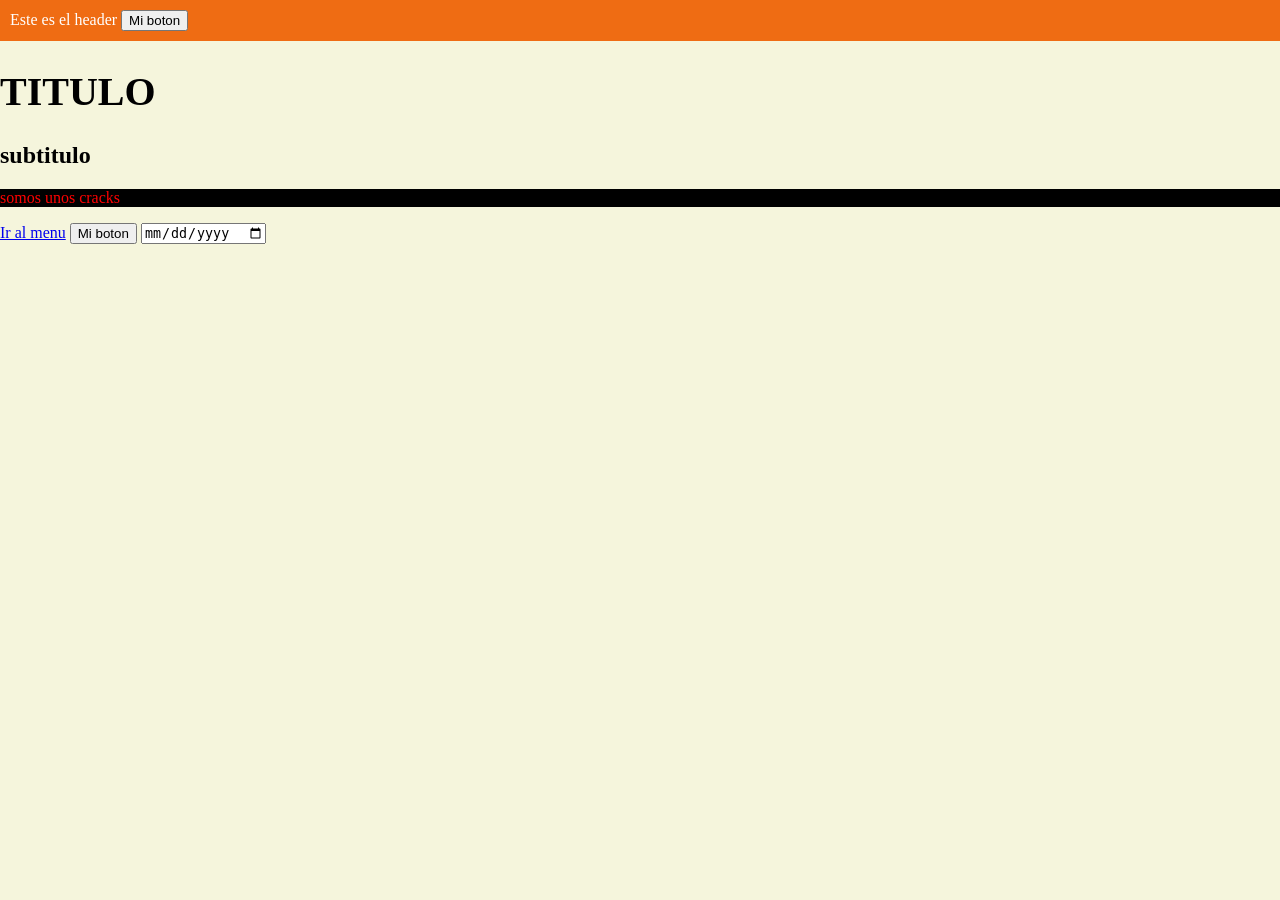
==== index.html @ 781b5396 "mensaje" ====
<html>
  <head>
    <title>mi pagina</title>
    <link rel="stylesheet" href="estilo.css" />
  </head>
  <body>
    <header>
      Este es el header

      <button>Mi boton</button>
    </header>
    <h1>TITULO</h1>
    <h2>subtitulo</h2>
    <p>somos unos cracks</p>
    <a href="menu.html"> Ir al menu</a>
    <button>Mi boton</button>
    <input type="date" />
  </body>
</html>
---- estilo.css ----
header {
  padding: 10px;
  background-color: #ef6c13;
  color: #fff;
}
h1 {
  font-weight: 900;
  font-size: 40px;
}
body {
  background-color: beige;
  margin: 0;
}
p {
  color: red;
  background: black;
}
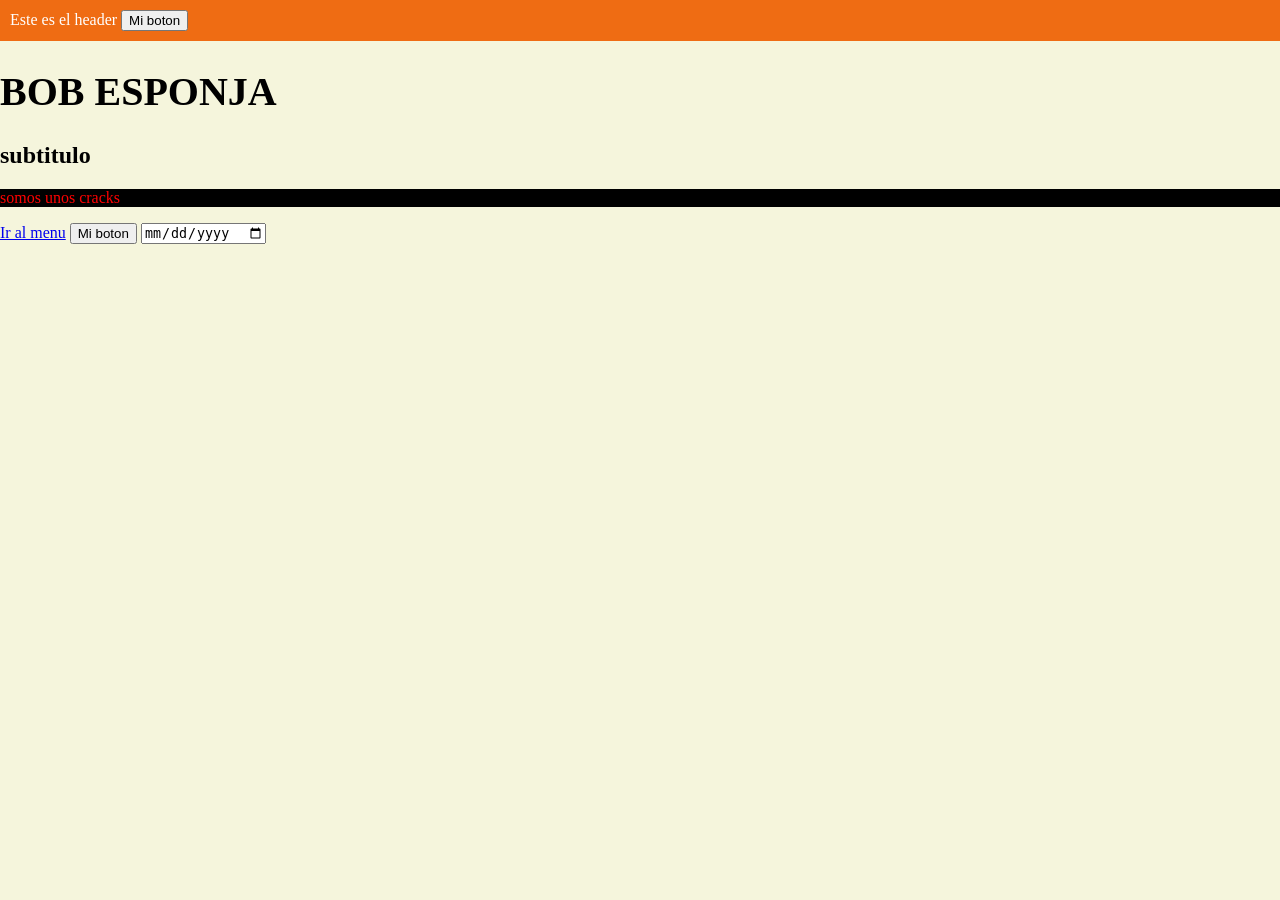
==== commit 6c68ea96: "jkjdkajskdj" ====
--- a/index.html
+++ b/index.html
@@ -9,7 +9,7 @@
 
       <button>Mi boton</button>
     </header>
-    <h1>TITULO</h1>
+    <h1>BOB ESPONJA</h1>
     <h2>subtitulo</h2>
     <p>somos unos cracks</p>
     <a href="menu.html"> Ir al menu</a>
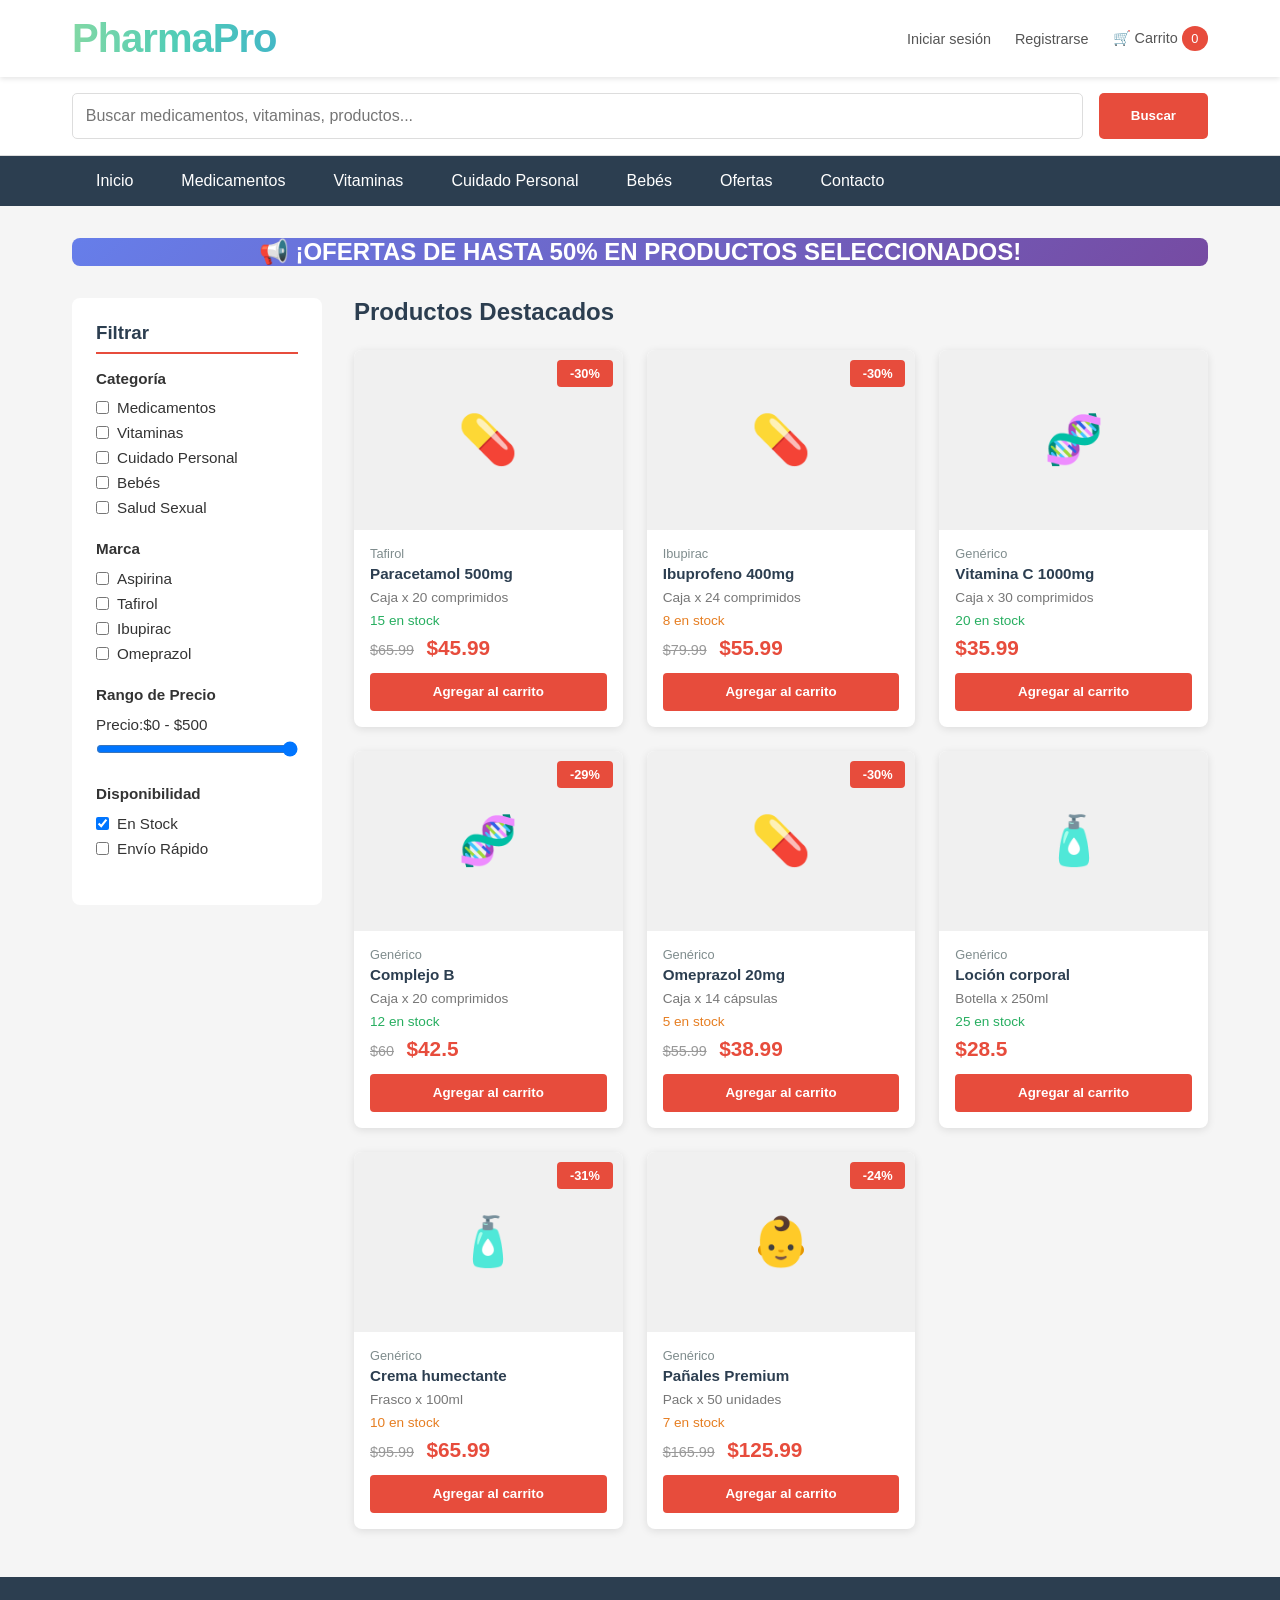
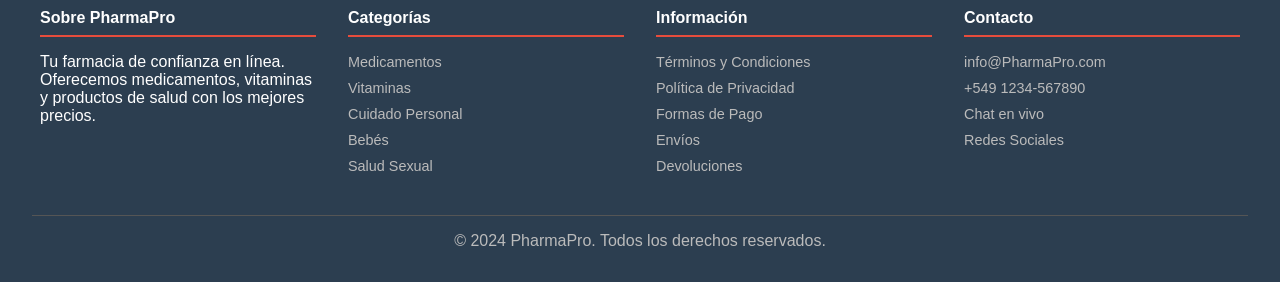
==== commit 2450360d: "rename" ====
--- a/index.html
+++ b/index.html
@@ -1,19 +1,784 @@
-<html>
+<!doctype html>
+<html lang="es">
   <head>
-    <title>mi pagina</title>
-    <link rel="stylesheet" href="estilo.css" />
+    <meta charset="UTF-8" />
+    <meta name="viewport" content="width=device-width, initial-scale=1.0" />
+    <title>FarmaPro</title>
+    <style>
+      * {
+        margin: 0;
+        padding: 0;
+        box-sizing: border-box;
+      }
+
+      body {
+        font-family: "Segoe UI", Tahoma, Geneva, Verdana, sans-serif;
+        background-color: #f5f5f5;
+        color: #333;
+      }
+
+      /* HEADER */
+      header {
+        background: white;
+        padding: 1rem 0;
+        box-shadow: 0 2px 5px rgba(0, 0, 0, 0.1);
+        position: sticky;
+        top: 0;
+        z-index: 100;
+      }
+
+      .header-container {
+        max-width: 1200px;
+        margin: 0 auto;
+        padding: 0 2rem;
+        display: flex;
+        justify-content: space-between;
+        align-items: center;
+      }
+
+      .logo {
+        font-size: 2.5rem;
+        font-weight: 900;
+        font-family: "Segoe UI", sans-serif;
+        letter-spacing: -1px;
+      }
+
+      .pharma {
+        background: linear-gradient(90deg, #82d8a5, #52cdb6, #43b8c6);
+        -webkit-background-clip: text;
+        -webkit-text-fill-color: transparent;
+      }
+
+      .punto {
+        color: #35c1b0;
+        margin: 0 4px;
+      }
+
+      .pro {
+        background: linear-gradient(90deg, #8b95dc, #5f6fd6, #1f2f7d);
+        -webkit-background-clip: text;
+        -webkit-text-fill-color: transparent;
+      }
+
+      .user-menu {
+        display: flex;
+        gap: 1.5rem;
+        align-items: center;
+      }
+
+      .user-menu a {
+        text-decoration: none;
+        color: #555;
+        font-size: 0.9rem;
+        transition: color 0.3s;
+      }
+
+      .user-menu a:hover {
+        color: #e74c3c;
+      }
+
+      .carrito-badge {
+        background: #e74c3c;
+        color: white;
+        padding: 0.3rem 0.6rem;
+        border-radius: 50%;
+        font-size: 0.8rem;
+      }
+
+      /* BÚSQUEDA */
+      .busqueda-section {
+        background: white;
+        padding: 1rem 0;
+        border-bottom: 1px solid #ddd;
+      }
+
+      .busqueda-container {
+        max-width: 1200px;
+        margin: 0 auto;
+        padding: 0 2rem;
+      }
+
+      .buscador {
+        display: flex;
+        gap: 1rem;
+      }
+
+      .buscador input {
+        flex: 1;
+        padding: 0.8rem;
+        border: 1px solid #ddd;
+        border-radius: 5px;
+        font-size: 1rem;
+      }
+
+      .buscador button {
+        padding: 0.8rem 2rem;
+        background: #e74c3c;
+        color: white;
+        border: none;
+        border-radius: 5px;
+        cursor: pointer;
+        font-weight: bold;
+        transition: background 0.3s;
+      }
+
+      .buscador button:hover {
+        background: #c0392b;
+      }
+
+      /* NAVEGACIÓN */
+      nav {
+        background: #2c3e50;
+      }
+
+      nav ul {
+        max-width: 1200px;
+        margin: 0 auto;
+        padding: 0 2rem;
+        display: flex;
+        list-style: none;
+        flex-wrap: wrap;
+      }
+
+      nav li {
+        position: relative;
+      }
+
+      nav a {
+        display: block;
+        padding: 1rem 1.5rem;
+        color: white;
+        text-decoration: none;
+        transition: background 0.3s;
+      }
+
+      nav a:hover {
+        background: #e74c3c;
+      }
+
+      /* BANNER */
+      .banner {
+        max-width: 1200px;
+        margin: 2rem auto;
+        padding: 0 2rem;
+      }
+
+      .banner-image {
+        width: 100%;
+        max-height: 300px;
+        background: linear-gradient(135deg, #667eea 0%, #764ba2 100%);
+        border-radius: 8px;
+        display: flex;
+        align-items: center;
+        justify-content: center;
+        color: white;
+        font-size: 1.5rem;
+        font-weight: bold;
+      }
+
+      /* MAIN CONTENT */
+      .container {
+        max-width: 1200px;
+        margin: 0 auto;
+        padding: 0 2rem;
+      }
+
+      /* FILTROS Y PRODUCTOS */
+      .productos-section {
+        display: grid;
+        grid-template-columns: 250px 1fr;
+        gap: 2rem;
+        margin: 2rem 0;
+      }
+
+      /* SIDEBAR FILTROS */
+      .filtros {
+        background: white;
+        padding: 1.5rem;
+        border-radius: 8px;
+        height: fit-content;
+      }
+
+      .filtros h3 {
+        margin-bottom: 1rem;
+        color: #2c3e50;
+        border-bottom: 2px solid #e74c3c;
+        padding-bottom: 0.5rem;
+      }
+
+      .filtro-grupo {
+        margin-bottom: 1.5rem;
+      }
+
+      .filtro-grupo label {
+        display: flex;
+        align-items: center;
+        margin-bottom: 0.5rem;
+        cursor: pointer;
+        font-size: 0.95rem;
+      }
+
+      .filtro-grupo input[type="checkbox"] {
+        margin-right: 0.5rem;
+        cursor: pointer;
+      }
+
+      .filtro-grupo input[type="range"] {
+        width: 100%;
+      }
+
+      /* LISTADO DE PRODUCTOS */
+      .productos-grid {
+        display: grid;
+        grid-template-columns: repeat(auto-fill, minmax(200px, 1fr));
+        gap: 1.5rem;
+      }
+
+      .producto-card {
+        background: white;
+        border-radius: 8px;
+        overflow: hidden;
+        box-shadow: 0 2px 8px rgba(0, 0, 0, 0.1);
+        transition:
+          transform 0.3s,
+          box-shadow 0.3s;
+      }
+
+      .producto-card:hover {
+        transform: translateY(-5px);
+        box-shadow: 0 4px 12px rgba(0, 0, 0, 0.2);
+      }
+
+      .producto-imagen {
+        width: 100%;
+        height: 180px;
+        background: #f0f0f0;
+        display: flex;
+        align-items: center;
+        justify-content: center;
+        color: #ccc;
+        font-size: 3rem;
+        position: relative;
+      }
+
+      .producto-badge {
+        position: absolute;
+        top: 10px;
+        right: 10px;
+        background: #e74c3c;
+        color: white;
+        padding: 0.4rem 0.8rem;
+        border-radius: 4px;
+        font-size: 0.8rem;
+        font-weight: bold;
+      }
+
+      .producto-info {
+        padding: 1rem;
+      }
+
+      .producto-nombre {
+        font-weight: bold;
+        margin-bottom: 0.5rem;
+        font-size: 0.95rem;
+        color: #2c3e50;
+      }
+
+      .producto-descripcion {
+        color: #777;
+        font-size: 0.85rem;
+        margin-bottom: 0.5rem;
+      }
+
+      .producto-precio {
+        font-size: 1.3rem;
+        color: #e74c3c;
+        font-weight: bold;
+        margin-bottom: 0.5rem;
+      }
+
+      .precio-original {
+        text-decoration: line-through;
+        color: #999;
+        font-size: 0.9rem;
+        margin-right: 0.5rem;
+      }
+
+      .descuento {
+        background: #27ae60;
+        color: white;
+        padding: 0.2rem 0.5rem;
+        border-radius: 3px;
+        font-size: 0.8rem;
+      }
+
+      .stock-status {
+        font-size: 0.85rem;
+        margin-bottom: 0.5rem;
+      }
+
+      .stock-disponible {
+        color: #27ae60;
+      }
+
+      .stock-bajo {
+        color: #e67e22;
+      }
+
+      .stock-agotado {
+        color: #e74c3c;
+      }
+
+      .agregar-carrito {
+        width: 100%;
+        padding: 0.7rem;
+        background: #e74c3c;
+        color: white;
+        border: none;
+        border-radius: 4px;
+        cursor: pointer;
+        font-weight: bold;
+        transition: background 0.3s;
+      }
+
+      .agregar-carrito:hover {
+        background: #c0392b;
+      }
+
+      .agregar-carrito:disabled {
+        background: #bdc3c7;
+        cursor: not-allowed;
+      }
+
+      /* FOOTER */
+      footer {
+        background: #2c3e50;
+        color: white;
+        margin-top: 3rem;
+        padding: 2rem;
+      }
+
+      .footer-content {
+        max-width: 1200px;
+        margin: 0 auto;
+        display: grid;
+        grid-template-columns: repeat(auto-fit, minmax(250px, 1fr));
+        gap: 2rem;
+        margin-bottom: 2rem;
+      }
+
+      .footer-section h4 {
+        margin-bottom: 1rem;
+        border-bottom: 2px solid #e74c3c;
+        padding-bottom: 0.5rem;
+      }
+
+      .footer-section ul {
+        list-style: none;
+      }
+
+      .footer-section a {
+        color: #bbb;
+        text-decoration: none;
+        font-size: 0.9rem;
+        transition: color 0.3s;
+      }
+
+      .footer-section a:hover {
+        color: white;
+      }
+
+      .footer-section li {
+        margin-bottom: 0.5rem;
+      }
+
+      .footer-bottom {
+        text-align: center;
+        border-top: 1px solid #555;
+        padding-top: 1rem;
+        color: #bbb;
+      }
+
+      /* RESPONSIVE */
+      @media (max-width: 768px) {
+        .productos-section {
+          grid-template-columns: 1fr;
+        }
+
+        .productos-grid {
+          grid-template-columns: repeat(auto-fill, minmax(150px, 1fr));
+        }
+
+        .header-container {
+          flex-direction: column;
+          gap: 1rem;
+        }
+
+        nav ul {
+          gap: 0;
+        }
+
+        nav a {
+          padding: 0.8rem 1rem;
+          font-size: 0.9rem;
+        }
+
+        .buscador {
+          flex-direction: column;
+        }
+      }
+    </style>
   </head>
   <body>
+    <!-- HEADER -->
     <header>
-      Este es el header
-
-      <button>Mi boton</button>
+      <div class="header-container">
+        <div class="logo">
+          <span class="pharma">PharmaPro</span>
+        </div>
+        <div class="user-menu">
+          <a href="#login">Iniciar sesión</a>
+          <a href="#registro">Registrarse</a>
+          <a href="#carrito">
+            🛒 Carrito
+            <span class="carrito-badge" id="cart-count">0</span>
+          </a>
+        </div>
+      </div>
     </header>
-    <h1>BOB ESPONJA</h1>
-    <h2>subtitulo</h2>
-    <p>somos unos cracks</p>
-    <a href="menu.html"> Ir al menu</a>
-    <button>Mi boton</button>
-    <input type="date" />
+
+    <!-- BÚSQUEDA -->
+    <section class="busqueda-section">
+      <div class="busqueda-container">
+        <form class="buscador">
+          <input
+            type="text"
+            placeholder="Buscar medicamentos, vitaminas, productos..."
+            id="busqueda"
+          />
+          <button type="submit">Buscar</button>
+        </form>
+      </div>
+    </section>
+
+    <!-- NAVEGACIÓN -->
+    <nav>
+      <ul>
+        <li><a href="#inicio">Inicio</a></li>
+        <li><a href="#medicamentos">Medicamentos</a></li>
+        <li><a href="#vitaminas">Vitaminas</a></li>
+        <li><a href="#cuidado">Cuidado Personal</a></li>
+        <li><a href="#bebes">Bebés</a></li>
+        <li><a href="#ofertas">Ofertas</a></li>
+        <li><a href="#contacto">Contacto</a></li>
+      </ul>
+    </nav>
+
+    <!-- BANNER -->
+    <section class="banner">
+      <div class="banner-image">
+        📢 ¡OFERTAS DE HASTA 50% EN PRODUCTOS SELECCIONADOS!
+      </div>
+    </section>
+
+    <!-- CONTENIDO PRINCIPAL -->
+    <div class="container">
+      <div class="productos-section">
+        <!-- FILTROS -->
+        <aside class="filtros">
+          <h3>Filtrar</h3>
+
+          <div class="filtro-grupo">
+            <h4 style="font-size: 0.95rem; margin-bottom: 0.8rem">Categoría</h4>
+            <label><input type="checkbox" /> Medicamentos</label>
+            <label><input type="checkbox" /> Vitaminas</label>
+            <label><input type="checkbox" /> Cuidado Personal</label>
+            <label><input type="checkbox" /> Bebés</label>
+            <label><input type="checkbox" /> Salud Sexual</label>
+          </div>
+
+          <div class="filtro-grupo">
+            <h4 style="font-size: 0.95rem; margin-bottom: 0.8rem">Marca</h4>
+            <label><input type="checkbox" /> Aspirina</label>
+            <label><input type="checkbox" /> Tafirol</label>
+            <label><input type="checkbox" /> Ibupirac</label>
+            <label><input type="checkbox" /> Omeprazol</label>
+          </div>
+
+          <div class="filtro-grupo">
+            <h4 style="font-size: 0.95rem; margin-bottom: 0.8rem">
+              Rango de Precio
+            </h4>
+            <label>Precio: <span id="precio-rango">$0 - $500</span></label>
+            <input
+              type="range"
+              min="0"
+              max="500"
+              value="500"
+              id="filtro-precio"
+            />
+          </div>
+
+          <div class="filtro-grupo">
+            <h4 style="font-size: 0.95rem; margin-bottom: 0.8rem">
+              Disponibilidad
+            </h4>
+            <label><input type="checkbox" checked /> En Stock</label>
+            <label><input type="checkbox" /> Envío Rápido</label>
+          </div>
+        </aside>
+
+        <!-- PRODUCTOS -->
+        <section>
+          <h2 style="margin-bottom: 1.5rem; color: #2c3e50">
+            Productos Destacados
+          </h2>
+          <div class="productos-grid" id="productos-container">
+            <!-- Los productos se cargarán aquí -->
+          </div>
+        </section>
+      </div>
+    </div>
+
+    <!-- FOOTER -->
+    <footer id="contacto">
+      <div class="footer-content">
+        <div class="footer-section">
+          <h4>Sobre PharmaPro</h4>
+          <p>
+            Tu farmacia de confianza en línea. Oferecemos medicamentos,
+            vitaminas y productos de salud con los mejores precios.
+          </p>
+        </div>
+        <div class="footer-section">
+          <h4>Categorías</h4>
+          <ul>
+            <li><a href="#">Medicamentos</a></li>
+            <li><a href="#">Vitaminas</a></li>
+            <li><a href="#">Cuidado Personal</a></li>
+            <li><a href="#">Bebés</a></li>
+            <li><a href="#">Salud Sexual</a></li>
+          </ul>
+        </div>
+        <div class="footer-section">
+          <h4>Información</h4>
+          <ul>
+            <li><a href="#">Términos y Condiciones</a></li>
+            <li><a href="#">Política de Privacidad</a></li>
+            <li><a href="#">Formas de Pago</a></li>
+            <li><a href="#">Envíos</a></li>
+            <li><a href="#">Devoluciones</a></li>
+          </ul>
+        </div>
+        <div class="footer-section">
+          <h4>Contacto</h4>
+          <ul>
+            <li><a href="mailto:info@PharmaPro.com">info@PharmaPro.com</a></li>
+            <li><a href="tel:+5491234567890">+549 1234-567890</a></li>
+            <li><a href="#">Chat en vivo</a></li>
+            <li><a href="#">Redes Sociales</a></li>
+          </ul>
+        </div>
+      </div>
+      <div class="footer-bottom">
+        <p>&copy; 2024 PharmaPro. Todos los derechos reservados.</p>
+      </div>
+    </footer>
+
+    <script>
+      // Datos de productos de ejemplo
+      const productos = [
+        {
+          id: 1,
+          nombre: "Paracetamol 500mg",
+          marca: "Tafirol",
+          precio: 45.99,
+          precioOriginal: 65.99,
+          descripcion: "Caja x 20 comprimidos",
+          categoria: "Medicamentos",
+          stock: 15,
+          descuento: 30,
+          emoji: "💊",
+        },
+        {
+          id: 2,
+          nombre: "Ibuprofeno 400mg",
+          marca: "Ibupirac",
+          precio: 55.99,
+          precioOriginal: 79.99,
+          descripcion: "Caja x 24 comprimidos",
+          categoria: "Medicamentos",
+          stock: 8,
+          descuento: 30,
+          emoji: "💊",
+        },
+        {
+          id: 3,
+          nombre: "Vitamina C 1000mg",
+          marca: "Genérico",
+          precio: 35.99,
+          precioOriginal: null,
+          descripcion: "Caja x 30 comprimidos",
+          categoria: "Vitaminas",
+          stock: 20,
+          descuento: 0,
+          emoji: "🧬",
+        },
+        {
+          id: 4,
+          nombre: "Complejo B",
+          marca: "Genérico",
+          precio: 42.5,
+          precioOriginal: 60,
+          descripcion: "Caja x 20 comprimidos",
+          categoria: "Vitaminas",
+          stock: 12,
+          descuento: 29,
+          emoji: "🧬",
+        },
+        {
+          id: 5,
+          nombre: "Omeprazol 20mg",
+          marca: "Genérico",
+          precio: 38.99,
+          precioOriginal: 55.99,
+          descripcion: "Caja x 14 cápsulas",
+          categoria: "Medicamentos",
+          stock: 5,
+          descuento: 30,
+          emoji: "💊",
+        },
+        {
+          id: 6,
+          nombre: "Loción corporal",
+          marca: "Genérico",
+          precio: 28.5,
+          precioOriginal: null,
+          descripcion: "Botella x 250ml",
+          categoria: "Cuidado Personal",
+          stock: 25,
+          descuento: 0,
+          emoji: "🧴",
+        },
+        {
+          id: 7,
+          nombre: "Crema humectante",
+          marca: "Genérico",
+          precio: 65.99,
+          precioOriginal: 95.99,
+          descripcion: "Frasco x 100ml",
+          categoria: "Cuidado Personal",
+          stock: 10,
+          descuento: 31,
+          emoji: "🧴",
+        },
+        {
+          id: 8,
+          nombre: "Pañales Premium",
+          marca: "Genérico",
+          precio: 125.99,
+          precioOriginal: 165.99,
+          descripcion: "Pack x 50 unidades",
+          categoria: "Bebés",
+          stock: 7,
+          descuento: 24,
+          emoji: "👶",
+        },
+      ];
+
+      let carrito = [];
+
+      // Función para renderizar productos
+      function renderProductos(productosAMostrar = productos) {
+        const container = document.getElementById("productos-container");
+        container.innerHTML = "";
+
+        productosAMostrar.forEach((producto) => {
+          const stockClass =
+            producto.stock > 10
+              ? "stock-disponible"
+              : producto.stock > 0
+                ? "stock-bajo"
+                : "stock-agotado";
+          const stockText =
+            producto.stock > 0 ? `${producto.stock} en stock` : "Agotado";
+
+          const html = `
+                    <div class="producto-card">
+                        <div class="producto-imagen">
+                            ${producto.emoji}
+                            ${producto.descuento > 0 ? `<span class="producto-badge">-${producto.descuento}%</span>` : ""}
+                        </div>
+                        <div class="producto-info">
+                            <div style="font-size: 0.8rem; color: #7f8c8d; margin-bottom: 0.3rem;">${producto.marca}</div>
+                            <div class="producto-nombre">${producto.nombre}</div>
+                            <div class="producto-descripcion">${producto.descripcion}</div>
+                            <div class="stock-status ${stockClass}">${stockText}</div>
+                            <div style="margin-bottom: 0.8rem;">
+                                ${producto.precioOriginal ? `<span class="precio-original">$${producto.precioOriginal}</span>` : ""}
+                                <span class="producto-precio">$${producto.precio}</span>
+                            </div>
+                            <button class="agregar-carrito" onclick="agregarAlCarrito(${producto.id})" ${producto.stock === 0 ? "disabled" : ""}>
+                                ${producto.stock === 0 ? "Agotado" : "Agregar al carrito"}
+                            </button>
+                        </div>
+                    </div>
+                `;
+          container.innerHTML += html;
+        });
+      }
+
+      // Función para agregar al carrito
+      function agregarAlCarrito(idProducto) {
+        const producto = productos.find((p) => p.id === idProducto);
+        if (producto && producto.stock > 0) {
+          const itemExistente = carrito.find((item) => item.id === idProducto);
+
+          if (itemExistente) {
+            itemExistente.cantidad++;
+          } else {
+            carrito.push({ ...producto, cantidad: 1 });
+          }
+
+          actualizarCarrito();
+          alert(`✓ ${producto.nombre} agregado al carrito`);
+        }
+      }
+
+      // Función para actualizar el carrito
+      function actualizarCarrito() {
+        const totalItems = carrito.reduce(
+          (sum, item) => sum + item.cantidad,
+          0,
+        );
+        document.getElementById("cart-count").textContent = totalItems;
+      }
+
+      // Filtro de precio
+      document
+        .getElementById("filtro-precio")
+        .addEventListener("input", (e) => {
+          const valor = e.target.value;
+          document.getElementById("precio-rango").textContent =
+            `$0 - $${valor}`;
+          const filtrados = productos.filter((p) => p.precio <= valor);
+          renderProductos(filtrados);
+        });
+
+      // Buscador
+      document.getElementById("busqueda").addEventListener("keyup", (e) => {
+        const termino = e.target.value.toLowerCase();
+        const filtrados = productos.filter(
+          (p) =>
+            p.nombre.toLowerCase().includes(termino) ||
+            p.marca.toLowerCase().includes(termino) ||
+            p.descripcion.toLowerCase().includes(termino),
+        );
+        renderProductos(filtrados);
+      });
+
+      // Cargar productos al iniciar
+      renderProductos();
+    </script>
   </body>
 </html>
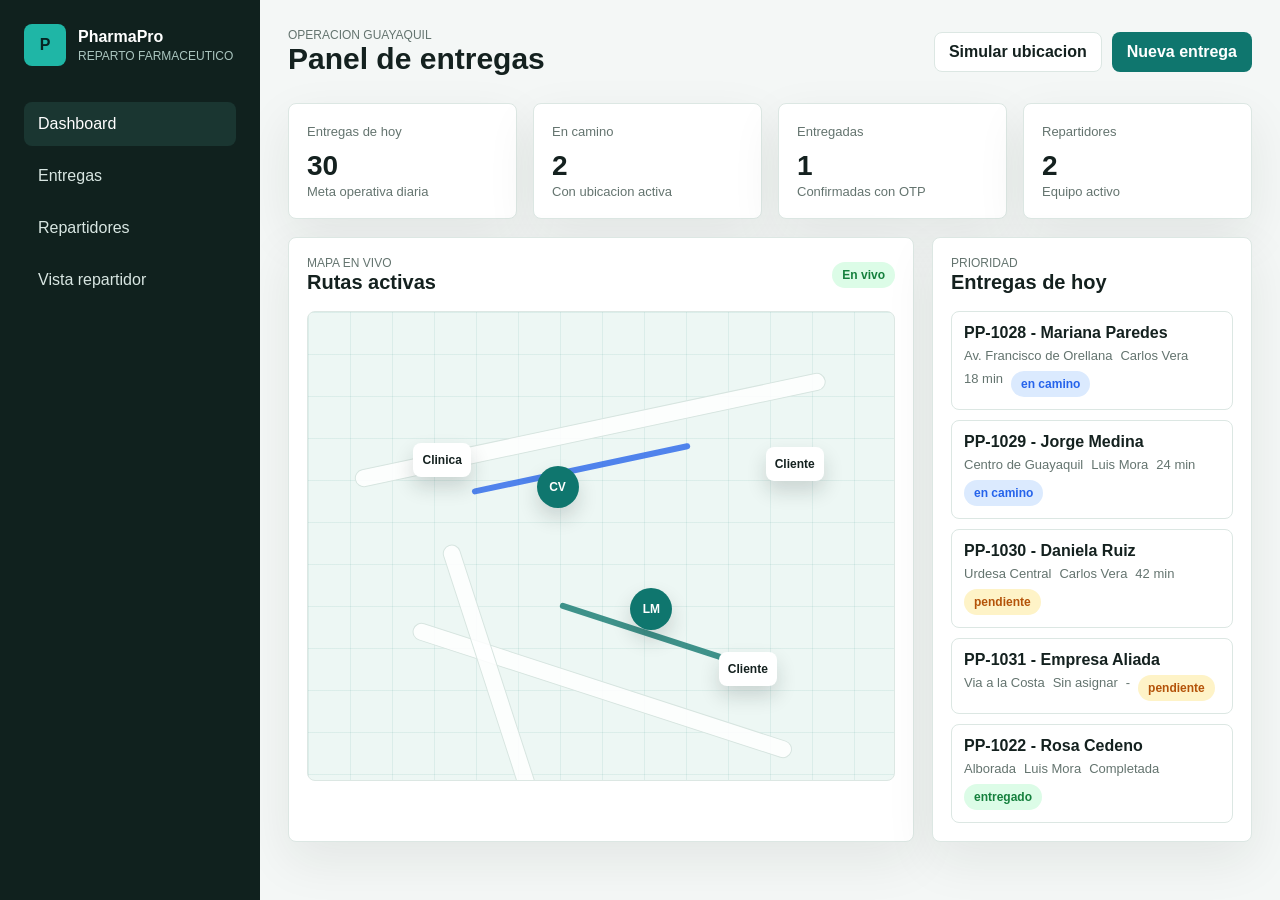
==== commit a0d31704: "pagina" ====
--- a/index.html
+++ b/index.html
@@ -3,782 +3,155 @@
   <head>
     <meta charset="UTF-8" />
     <meta name="viewport" content="width=device-width, initial-scale=1.0" />
-    <title>FarmaPro</title>
-    <style>
-      * {
-        margin: 0;
-        padding: 0;
-        box-sizing: border-box;
-      }
-
-      body {
-        font-family: "Segoe UI", Tahoma, Geneva, Verdana, sans-serif;
-        background-color: #f5f5f5;
-        color: #333;
-      }
-
-      /* HEADER */
-      header {
-        background: white;
-        padding: 1rem 0;
-        box-shadow: 0 2px 5px rgba(0, 0, 0, 0.1);
-        position: sticky;
-        top: 0;
-        z-index: 100;
-      }
-
-      .header-container {
-        max-width: 1200px;
-        margin: 0 auto;
-        padding: 0 2rem;
-        display: flex;
-        justify-content: space-between;
-        align-items: center;
-      }
-
-      .logo {
-        font-size: 2.5rem;
-        font-weight: 900;
-        font-family: "Segoe UI", sans-serif;
-        letter-spacing: -1px;
-      }
-
-      .pharma {
-        background: linear-gradient(90deg, #82d8a5, #52cdb6, #43b8c6);
-        -webkit-background-clip: text;
-        -webkit-text-fill-color: transparent;
-      }
-
-      .punto {
-        color: #35c1b0;
-        margin: 0 4px;
-      }
-
-      .pro {
-        background: linear-gradient(90deg, #8b95dc, #5f6fd6, #1f2f7d);
-        -webkit-background-clip: text;
-        -webkit-text-fill-color: transparent;
-      }
-
-      .user-menu {
-        display: flex;
-        gap: 1.5rem;
-        align-items: center;
-      }
-
-      .user-menu a {
-        text-decoration: none;
-        color: #555;
-        font-size: 0.9rem;
-        transition: color 0.3s;
-      }
-
-      .user-menu a:hover {
-        color: #e74c3c;
-      }
-
-      .carrito-badge {
-        background: #e74c3c;
-        color: white;
-        padding: 0.3rem 0.6rem;
-        border-radius: 50%;
-        font-size: 0.8rem;
-      }
-
-      /* BÚSQUEDA */
-      .busqueda-section {
-        background: white;
-        padding: 1rem 0;
-        border-bottom: 1px solid #ddd;
-      }
-
-      .busqueda-container {
-        max-width: 1200px;
-        margin: 0 auto;
-        padding: 0 2rem;
-      }
-
-      .buscador {
-        display: flex;
-        gap: 1rem;
-      }
-
-      .buscador input {
-        flex: 1;
-        padding: 0.8rem;
-        border: 1px solid #ddd;
-        border-radius: 5px;
-        font-size: 1rem;
-      }
-
-      .buscador button {
-        padding: 0.8rem 2rem;
-        background: #e74c3c;
-        color: white;
-        border: none;
-        border-radius: 5px;
-        cursor: pointer;
-        font-weight: bold;
-        transition: background 0.3s;
-      }
-
-      .buscador button:hover {
-        background: #c0392b;
-      }
-
-      /* NAVEGACIÓN */
-      nav {
-        background: #2c3e50;
-      }
-
-      nav ul {
-        max-width: 1200px;
-        margin: 0 auto;
-        padding: 0 2rem;
-        display: flex;
-        list-style: none;
-        flex-wrap: wrap;
-      }
-
-      nav li {
-        position: relative;
-      }
-
-      nav a {
-        display: block;
-        padding: 1rem 1.5rem;
-        color: white;
-        text-decoration: none;
-        transition: background 0.3s;
-      }
-
-      nav a:hover {
-        background: #e74c3c;
-      }
-
-      /* BANNER */
-      .banner {
-        max-width: 1200px;
-        margin: 2rem auto;
-        padding: 0 2rem;
-      }
-
-      .banner-image {
-        width: 100%;
-        max-height: 300px;
-        background: linear-gradient(135deg, #667eea 0%, #764ba2 100%);
-        border-radius: 8px;
-        display: flex;
-        align-items: center;
-        justify-content: center;
-        color: white;
-        font-size: 1.5rem;
-        font-weight: bold;
-      }
-
-      /* MAIN CONTENT */
-      .container {
-        max-width: 1200px;
-        margin: 0 auto;
-        padding: 0 2rem;
-      }
-
-      /* FILTROS Y PRODUCTOS */
-      .productos-section {
-        display: grid;
-        grid-template-columns: 250px 1fr;
-        gap: 2rem;
-        margin: 2rem 0;
-      }
-
-      /* SIDEBAR FILTROS */
-      .filtros {
-        background: white;
-        padding: 1.5rem;
-        border-radius: 8px;
-        height: fit-content;
-      }
-
-      .filtros h3 {
-        margin-bottom: 1rem;
-        color: #2c3e50;
-        border-bottom: 2px solid #e74c3c;
-        padding-bottom: 0.5rem;
-      }
-
-      .filtro-grupo {
-        margin-bottom: 1.5rem;
-      }
-
-      .filtro-grupo label {
-        display: flex;
-        align-items: center;
-        margin-bottom: 0.5rem;
-        cursor: pointer;
-        font-size: 0.95rem;
-      }
-
-      .filtro-grupo input[type="checkbox"] {
-        margin-right: 0.5rem;
-        cursor: pointer;
-      }
-
-      .filtro-grupo input[type="range"] {
-        width: 100%;
-      }
-
-      /* LISTADO DE PRODUCTOS */
-      .productos-grid {
-        display: grid;
-        grid-template-columns: repeat(auto-fill, minmax(200px, 1fr));
-        gap: 1.5rem;
-      }
-
-      .producto-card {
-        background: white;
-        border-radius: 8px;
-        overflow: hidden;
-        box-shadow: 0 2px 8px rgba(0, 0, 0, 0.1);
-        transition:
-          transform 0.3s,
-          box-shadow 0.3s;
-      }
-
-      .producto-card:hover {
-        transform: translateY(-5px);
-        box-shadow: 0 4px 12px rgba(0, 0, 0, 0.2);
-      }
-
-      .producto-imagen {
-        width: 100%;
-        height: 180px;
-        background: #f0f0f0;
-        display: flex;
-        align-items: center;
-        justify-content: center;
-        color: #ccc;
-        font-size: 3rem;
-        position: relative;
-      }
-
-      .producto-badge {
-        position: absolute;
-        top: 10px;
-        right: 10px;
-        background: #e74c3c;
-        color: white;
-        padding: 0.4rem 0.8rem;
-        border-radius: 4px;
-        font-size: 0.8rem;
-        font-weight: bold;
-      }
-
-      .producto-info {
-        padding: 1rem;
-      }
-
-      .producto-nombre {
-        font-weight: bold;
-        margin-bottom: 0.5rem;
-        font-size: 0.95rem;
-        color: #2c3e50;
-      }
-
-      .producto-descripcion {
-        color: #777;
-        font-size: 0.85rem;
-        margin-bottom: 0.5rem;
-      }
-
-      .producto-precio {
-        font-size: 1.3rem;
-        color: #e74c3c;
-        font-weight: bold;
-        margin-bottom: 0.5rem;
-      }
-
-      .precio-original {
-        text-decoration: line-through;
-        color: #999;
-        font-size: 0.9rem;
-        margin-right: 0.5rem;
-      }
-
-      .descuento {
-        background: #27ae60;
-        color: white;
-        padding: 0.2rem 0.5rem;
-        border-radius: 3px;
-        font-size: 0.8rem;
-      }
-
-      .stock-status {
-        font-size: 0.85rem;
-        margin-bottom: 0.5rem;
-      }
-
-      .stock-disponible {
-        color: #27ae60;
-      }
-
-      .stock-bajo {
-        color: #e67e22;
-      }
-
-      .stock-agotado {
-        color: #e74c3c;
-      }
-
-      .agregar-carrito {
-        width: 100%;
-        padding: 0.7rem;
-        background: #e74c3c;
-        color: white;
-        border: none;
-        border-radius: 4px;
-        cursor: pointer;
-        font-weight: bold;
-        transition: background 0.3s;
-      }
-
-      .agregar-carrito:hover {
-        background: #c0392b;
-      }
-
-      .agregar-carrito:disabled {
-        background: #bdc3c7;
-        cursor: not-allowed;
-      }
-
-      /* FOOTER */
-      footer {
-        background: #2c3e50;
-        color: white;
-        margin-top: 3rem;
-        padding: 2rem;
-      }
-
-      .footer-content {
-        max-width: 1200px;
-        margin: 0 auto;
-        display: grid;
-        grid-template-columns: repeat(auto-fit, minmax(250px, 1fr));
-        gap: 2rem;
-        margin-bottom: 2rem;
-      }
-
-      .footer-section h4 {
-        margin-bottom: 1rem;
-        border-bottom: 2px solid #e74c3c;
-        padding-bottom: 0.5rem;
-      }
-
-      .footer-section ul {
-        list-style: none;
-      }
-
-      .footer-section a {
-        color: #bbb;
-        text-decoration: none;
-        font-size: 0.9rem;
-        transition: color 0.3s;
-      }
-
-      .footer-section a:hover {
-        color: white;
-      }
-
-      .footer-section li {
-        margin-bottom: 0.5rem;
-      }
-
-      .footer-bottom {
-        text-align: center;
-        border-top: 1px solid #555;
-        padding-top: 1rem;
-        color: #bbb;
-      }
-
-      /* RESPONSIVE */
-      @media (max-width: 768px) {
-        .productos-section {
-          grid-template-columns: 1fr;
-        }
-
-        .productos-grid {
-          grid-template-columns: repeat(auto-fill, minmax(150px, 1fr));
-        }
-
-        .header-container {
-          flex-direction: column;
-          gap: 1rem;
-        }
-
-        nav ul {
-          gap: 0;
-        }
-
-        nav a {
-          padding: 0.8rem 1rem;
-          font-size: 0.9rem;
-        }
-
-        .buscador {
-          flex-direction: column;
-        }
-      }
-    </style>
+    <title>PharmaPro | Control de entregas</title>
+    <link rel="stylesheet" href="./styles.css" />
   </head>
   <body>
-    <!-- HEADER -->
-    <header>
-      <div class="header-container">
-        <div class="logo">
-          <span class="pharma">PharmaPro</span>
-        </div>
-        <div class="user-menu">
-          <a href="#login">Iniciar sesión</a>
-          <a href="#registro">Registrarse</a>
-          <a href="#carrito">
-            🛒 Carrito
-            <span class="carrito-badge" id="cart-count">0</span>
-          </a>
+    <aside class="sidebar">
+      <div class="brand">
+        <div class="brand-mark">P</div>
+        <div>
+          <strong>PharmaPro</strong>
+          <span>Reparto farmaceutico</span>
         </div>
       </div>
-    </header>
 
-    <!-- BÚSQUEDA -->
-    <section class="busqueda-section">
-      <div class="busqueda-container">
-        <form class="buscador">
-          <input
-            type="text"
-            placeholder="Buscar medicamentos, vitaminas, productos..."
-            id="busqueda"
-          />
-          <button type="submit">Buscar</button>
-        </form>
-      </div>
-    </section>
+      <nav class="nav">
+        <button class="nav-item active" data-view="dashboard">Dashboard</button>
+        <button class="nav-item" data-view="deliveries">Entregas</button>
+        <button class="nav-item" data-view="drivers">Repartidores</button>
+        <button class="nav-item" data-view="driverApp">Vista repartidor</button>
+      </nav>
+    </aside>
 
-    <!-- NAVEGACIÓN -->
-    <nav>
-      <ul>
-        <li><a href="#inicio">Inicio</a></li>
-        <li><a href="#medicamentos">Medicamentos</a></li>
-        <li><a href="#vitaminas">Vitaminas</a></li>
-        <li><a href="#cuidado">Cuidado Personal</a></li>
-        <li><a href="#bebes">Bebés</a></li>
-        <li><a href="#ofertas">Ofertas</a></li>
-        <li><a href="#contacto">Contacto</a></li>
-      </ul>
-    </nav>
+    <main class="app">
+      <header class="topbar">
+        <div>
+          <p class="eyebrow">Operacion Guayaquil</p>
+          <h1>Panel de entregas</h1>
+        </div>
+        <div class="topbar-actions">
+          <button class="ghost-button" id="simulateLocation">
+            Simular ubicacion
+          </button>
+          <button class="primary-button" id="newDelivery">Nueva entrega</button>
+        </div>
+      </header>
 
-    <!-- BANNER -->
-    <section class="banner">
-      <div class="banner-image">
-        📢 ¡OFERTAS DE HASTA 50% EN PRODUCTOS SELECCIONADOS!
-      </div>
-    </section>
+      <section class="view active" id="dashboard">
+        <div class="stats-grid" id="statsGrid"></div>
 
-    <!-- CONTENIDO PRINCIPAL -->
-    <div class="container">
-      <div class="productos-section">
-        <!-- FILTROS -->
-        <aside class="filtros">
-          <h3>Filtrar</h3>
+        <section class="workspace-grid">
+          <article class="map-panel">
+            <div class="section-header">
+              <div>
+                <p class="eyebrow">Mapa en vivo</p>
+                <h2>Rutas activas</h2>
+              </div>
+              <span class="live-pill">En vivo</span>
+            </div>
+            <div class="map" id="map">
+              <div class="map-road road-one"></div>
+              <div class="map-road road-two"></div>
+              <div class="map-road road-three"></div>
+              <div class="route-line route-a"></div>
+              <div class="route-line route-b"></div>
+              <button class="map-pin clinic" title="Clinica Kennedy">
+                Clinica
+              </button>
+              <button class="map-pin customer-one" title="Cliente Samborondon">
+                Cliente
+              </button>
+              <button class="map-pin customer-two" title="Cliente Centro">
+                Cliente
+              </button>
+              <button class="driver-pin driver-a" id="pinA" title="Carlos Vera">
+                CV
+              </button>
+              <button class="driver-pin driver-b" id="pinB" title="Luis Mora">
+                LM
+              </button>
+            </div>
+          </article>
 
-          <div class="filtro-grupo">
-            <h4 style="font-size: 0.95rem; margin-bottom: 0.8rem">Categoría</h4>
-            <label><input type="checkbox" /> Medicamentos</label>
-            <label><input type="checkbox" /> Vitaminas</label>
-            <label><input type="checkbox" /> Cuidado Personal</label>
-            <label><input type="checkbox" /> Bebés</label>
-            <label><input type="checkbox" /> Salud Sexual</label>
+          <article class="panel">
+            <div class="section-header">
+              <div>
+                <p class="eyebrow">Prioridad</p>
+                <h2>Entregas de hoy</h2>
+              </div>
+            </div>
+            <div class="delivery-list" id="todayList"></div>
+          </article>
+        </section>
+      </section>
+
+      <section class="view" id="deliveries">
+        <div class="section-header page-section-header">
+          <div>
+            <p class="eyebrow">Gestion</p>
+            <h2>Listado de entregas</h2>
           </div>
+          <select id="statusFilter">
+            <option value="all">Todos los estados</option>
+            <option value="pendiente">Pendiente</option>
+            <option value="en camino">En camino</option>
+            <option value="entregado">Entregado</option>
+            <option value="fallido">Fallido</option>
+          </select>
+        </div>
+        <div class="table-wrap">
+          <table>
+            <thead>
+              <tr>
+                <th>Codigo</th>
+                <th>Paciente/Receptor</th>
+                <th>Destino</th>
+                <th>Repartidor</th>
+                <th>ETA</th>
+                <th>Estado</th>
+                <th>OTP</th>
+              </tr>
+            </thead>
+            <tbody id="deliveriesTable"></tbody>
+          </table>
+        </div>
+      </section>
 
-          <div class="filtro-grupo">
-            <h4 style="font-size: 0.95rem; margin-bottom: 0.8rem">Marca</h4>
-            <label><input type="checkbox" /> Aspirina</label>
-            <label><input type="checkbox" /> Tafirol</label>
-            <label><input type="checkbox" /> Ibupirac</label>
-            <label><input type="checkbox" /> Omeprazol</label>
+      <section class="view" id="drivers">
+        <div class="drivers-grid" id="driversGrid"></div>
+      </section>
+
+      <section class="view" id="driverApp">
+        <div class="phone-shell">
+          <div class="phone-header">
+            <span>PharmaPro Driver</span>
+            <strong>Carlos Vera</strong>
           </div>
+          <div class="phone-body">
+            <p class="eyebrow">Siguiente entrega</p>
+            <h2 id="mobilePatient">Mariana Paredes</h2>
+            <p id="mobileAddress">Av. Francisco de Orellana, Guayaquil</p>
+            <div class="mobile-route">
+              <span>Clinica Kennedy</span>
+              <span>18 min</span>
+            </div>
+            <label for="otpInput">Codigo del cliente</label>
+            <input id="otpInput" maxlength="6" placeholder="Ej: 482913" />
+            <button class="primary-button full" id="confirmOtp">
+              Confirmar entrega
+            </button>
+            <button class="ghost-button full" id="reportIssue">
+              Reportar problema
+            </button>
+            <p class="otp-message" id="otpMessage"></p>
+          </div>
+        </div>
+      </section>
+    </main>
 
-          <div class="filtro-grupo">
-            <h4 style="font-size: 0.95rem; margin-bottom: 0.8rem">
-              Rango de Precio
-            </h4>
-            <label>Precio: <span id="precio-rango">$0 - $500</span></label>
-            <input
-              type="range"
-              min="0"
-              max="500"
-              value="500"
-              id="filtro-precio"
-            />
-          </div>
+    <div class="toast" id="toast"></div>
 
-          <div class="filtro-grupo">
-            <h4 style="font-size: 0.95rem; margin-bottom: 0.8rem">
-              Disponibilidad
-            </h4>
-            <label><input type="checkbox" checked /> En Stock</label>
-            <label><input type="checkbox" /> Envío Rápido</label>
-          </div>
-        </aside>
-
-        <!-- PRODUCTOS -->
-        <section>
-          <h2 style="margin-bottom: 1.5rem; color: #2c3e50">
-            Productos Destacados
-          </h2>
-          <div class="productos-grid" id="productos-container">
-            <!-- Los productos se cargarán aquí -->
-          </div>
-        </section>
-      </div>
-    </div>
-
-    <!-- FOOTER -->
-    <footer id="contacto">
-      <div class="footer-content">
-        <div class="footer-section">
-          <h4>Sobre PharmaPro</h4>
-          <p>
-            Tu farmacia de confianza en línea. Oferecemos medicamentos,
-            vitaminas y productos de salud con los mejores precios.
-          </p>
-        </div>
-        <div class="footer-section">
-          <h4>Categorías</h4>
-          <ul>
-            <li><a href="#">Medicamentos</a></li>
-            <li><a href="#">Vitaminas</a></li>
-            <li><a href="#">Cuidado Personal</a></li>
-            <li><a href="#">Bebés</a></li>
-            <li><a href="#">Salud Sexual</a></li>
-          </ul>
-        </div>
-        <div class="footer-section">
-          <h4>Información</h4>
-          <ul>
-            <li><a href="#">Términos y Condiciones</a></li>
-            <li><a href="#">Política de Privacidad</a></li>
-            <li><a href="#">Formas de Pago</a></li>
-            <li><a href="#">Envíos</a></li>
-            <li><a href="#">Devoluciones</a></li>
-          </ul>
-        </div>
-        <div class="footer-section">
-          <h4>Contacto</h4>
-          <ul>
-            <li><a href="mailto:info@PharmaPro.com">info@PharmaPro.com</a></li>
-            <li><a href="tel:+5491234567890">+549 1234-567890</a></li>
-            <li><a href="#">Chat en vivo</a></li>
-            <li><a href="#">Redes Sociales</a></li>
-          </ul>
-        </div>
-      </div>
-      <div class="footer-bottom">
-        <p>&copy; 2024 PharmaPro. Todos los derechos reservados.</p>
-      </div>
-    </footer>
-
-    <script>
-      // Datos de productos de ejemplo
-      const productos = [
-        {
-          id: 1,
-          nombre: "Paracetamol 500mg",
-          marca: "Tafirol",
-          precio: 45.99,
-          precioOriginal: 65.99,
-          descripcion: "Caja x 20 comprimidos",
-          categoria: "Medicamentos",
-          stock: 15,
-          descuento: 30,
-          emoji: "💊",
-        },
-        {
-          id: 2,
-          nombre: "Ibuprofeno 400mg",
-          marca: "Ibupirac",
-          precio: 55.99,
-          precioOriginal: 79.99,
-          descripcion: "Caja x 24 comprimidos",
-          categoria: "Medicamentos",
-          stock: 8,
-          descuento: 30,
-          emoji: "💊",
-        },
-        {
-          id: 3,
-          nombre: "Vitamina C 1000mg",
-          marca: "Genérico",
-          precio: 35.99,
-          precioOriginal: null,
-          descripcion: "Caja x 30 comprimidos",
-          categoria: "Vitaminas",
-          stock: 20,
-          descuento: 0,
-          emoji: "🧬",
-        },
-        {
-          id: 4,
-          nombre: "Complejo B",
-          marca: "Genérico",
-          precio: 42.5,
-          precioOriginal: 60,
-          descripcion: "Caja x 20 comprimidos",
-          categoria: "Vitaminas",
-          stock: 12,
-          descuento: 29,
-          emoji: "🧬",
-        },
-        {
-          id: 5,
-          nombre: "Omeprazol 20mg",
-          marca: "Genérico",
-          precio: 38.99,
-          precioOriginal: 55.99,
-          descripcion: "Caja x 14 cápsulas",
-          categoria: "Medicamentos",
-          stock: 5,
-          descuento: 30,
-          emoji: "💊",
-        },
-        {
-          id: 6,
-          nombre: "Loción corporal",
-          marca: "Genérico",
-          precio: 28.5,
-          precioOriginal: null,
-          descripcion: "Botella x 250ml",
-          categoria: "Cuidado Personal",
-          stock: 25,
-          descuento: 0,
-          emoji: "🧴",
-        },
-        {
-          id: 7,
-          nombre: "Crema humectante",
-          marca: "Genérico",
-          precio: 65.99,
-          precioOriginal: 95.99,
-          descripcion: "Frasco x 100ml",
-          categoria: "Cuidado Personal",
-          stock: 10,
-          descuento: 31,
-          emoji: "🧴",
-        },
-        {
-          id: 8,
-          nombre: "Pañales Premium",
-          marca: "Genérico",
-          precio: 125.99,
-          precioOriginal: 165.99,
-          descripcion: "Pack x 50 unidades",
-          categoria: "Bebés",
-          stock: 7,
-          descuento: 24,
-          emoji: "👶",
-        },
-      ];
-
-      let carrito = [];
-
-      // Función para renderizar productos
-      function renderProductos(productosAMostrar = productos) {
-        const container = document.getElementById("productos-container");
-        container.innerHTML = "";
-
-        productosAMostrar.forEach((producto) => {
-          const stockClass =
-            producto.stock > 10
-              ? "stock-disponible"
-              : producto.stock > 0
-                ? "stock-bajo"
-                : "stock-agotado";
-          const stockText =
-            producto.stock > 0 ? `${producto.stock} en stock` : "Agotado";
-
-          const html = `
-                    <div class="producto-card">
-                        <div class="producto-imagen">
-                            ${producto.emoji}
-                            ${producto.descuento > 0 ? `<span class="producto-badge">-${producto.descuento}%</span>` : ""}
-                        </div>
-                        <div class="producto-info">
-                            <div style="font-size: 0.8rem; color: #7f8c8d; margin-bottom: 0.3rem;">${producto.marca}</div>
-                            <div class="producto-nombre">${producto.nombre}</div>
-                            <div class="producto-descripcion">${producto.descripcion}</div>
-                            <div class="stock-status ${stockClass}">${stockText}</div>
-                            <div style="margin-bottom: 0.8rem;">
-                                ${producto.precioOriginal ? `<span class="precio-original">$${producto.precioOriginal}</span>` : ""}
-                                <span class="producto-precio">$${producto.precio}</span>
-                            </div>
-                            <button class="agregar-carrito" onclick="agregarAlCarrito(${producto.id})" ${producto.stock === 0 ? "disabled" : ""}>
-                                ${producto.stock === 0 ? "Agotado" : "Agregar al carrito"}
-                            </button>
-                        </div>
-                    </div>
-                `;
-          container.innerHTML += html;
-        });
-      }
-
-      // Función para agregar al carrito
-      function agregarAlCarrito(idProducto) {
-        const producto = productos.find((p) => p.id === idProducto);
-        if (producto && producto.stock > 0) {
-          const itemExistente = carrito.find((item) => item.id === idProducto);
-
-          if (itemExistente) {
-            itemExistente.cantidad++;
-          } else {
-            carrito.push({ ...producto, cantidad: 1 });
-          }
-
-          actualizarCarrito();
-          alert(`✓ ${producto.nombre} agregado al carrito`);
-        }
-      }
-
-      // Función para actualizar el carrito
-      function actualizarCarrito() {
-        const totalItems = carrito.reduce(
-          (sum, item) => sum + item.cantidad,
-          0,
-        );
-        document.getElementById("cart-count").textContent = totalItems;
-      }
-
-      // Filtro de precio
-      document
-        .getElementById("filtro-precio")
-        .addEventListener("input", (e) => {
-          const valor = e.target.value;
-          document.getElementById("precio-rango").textContent =
-            `$0 - $${valor}`;
-          const filtrados = productos.filter((p) => p.precio <= valor);
-          renderProductos(filtrados);
-        });
-
-      // Buscador
-      document.getElementById("busqueda").addEventListener("keyup", (e) => {
-        const termino = e.target.value.toLowerCase();
-        const filtrados = productos.filter(
-          (p) =>
-            p.nombre.toLowerCase().includes(termino) ||
-            p.marca.toLowerCase().includes(termino) ||
-            p.descripcion.toLowerCase().includes(termino),
-        );
-        renderProductos(filtrados);
-      });
-
-      // Cargar productos al iniciar
-      renderProductos();
-    </script>
+    <script src="./app.js"></script>
   </body>
 </html>
--- a/styles.css
+++ b/styles.css
@@ -0,0 +1,670 @@
+:root {
+  --bg: #f4f7f6;
+  --surface: #ffffff;
+  --surface-soft: #eef5f2;
+  --text: #14211f;
+  --muted: #64746f;
+  --line: #dce7e3;
+  --primary: #0f766e;
+  --primary-dark: #115e59;
+  --accent: #2563eb;
+  --warning: #b45309;
+  --danger: #b91c1c;
+  --success: #15803d;
+  --shadow: 0 18px 50px rgba(20, 33, 31, 0.08);
+}
+
+* {
+  box-sizing: border-box;
+}
+
+html {
+  min-height: 100%;
+}
+
+body {
+  min-height: 100vh;
+  margin: 0;
+  background: var(--bg);
+  color: var(--text);
+  font-family: Arial, Helvetica, sans-serif;
+}
+
+button,
+input,
+select {
+  font: inherit;
+}
+
+button {
+  cursor: pointer;
+}
+
+h1,
+h2,
+p {
+  margin: 0;
+}
+
+h1 {
+  font-size: 30px;
+  line-height: 1.15;
+}
+
+h2 {
+  font-size: 20px;
+  line-height: 1.25;
+}
+
+.sidebar {
+  position: fixed;
+  inset: 0 auto 0 0;
+  width: 260px;
+  padding: 24px;
+  background: #10211e;
+  color: #ffffff;
+}
+
+.brand {
+  display: flex;
+  align-items: center;
+  gap: 12px;
+  margin-bottom: 36px;
+}
+
+.brand-mark {
+  display: grid;
+  width: 42px;
+  height: 42px;
+  place-items: center;
+  border-radius: 8px;
+  background: #1fb6a6;
+  color: #062522;
+  font-weight: 800;
+}
+
+.brand span,
+.eyebrow {
+  display: block;
+  color: var(--muted);
+  font-size: 12px;
+  letter-spacing: 0;
+  text-transform: uppercase;
+}
+
+.brand span {
+  margin-top: 3px;
+  color: #aac5bf;
+}
+
+.nav {
+  display: grid;
+  gap: 8px;
+}
+
+.nav-item {
+  width: 100%;
+  min-height: 44px;
+  border: 0;
+  border-radius: 8px;
+  background: transparent;
+  color: #d8e6e2;
+  padding: 0 14px;
+  text-align: left;
+}
+
+.nav-item.active,
+.nav-item:hover {
+  background: #1a3631;
+  color: #ffffff;
+}
+
+.app {
+  min-height: 100vh;
+  margin-left: 260px;
+  padding: 28px;
+}
+
+.topbar,
+.section-header {
+  display: flex;
+  align-items: center;
+  justify-content: space-between;
+  gap: 16px;
+}
+
+.topbar-actions {
+  display: flex;
+  gap: 10px;
+}
+
+.primary-button,
+.ghost-button {
+  min-height: 40px;
+  border-radius: 8px;
+  padding: 0 14px;
+  border: 1px solid transparent;
+  font-weight: 700;
+}
+
+.primary-button {
+  background: var(--primary);
+  color: #ffffff;
+}
+
+.primary-button:hover {
+  background: var(--primary-dark);
+}
+
+.ghost-button {
+  background: #ffffff;
+  color: var(--text);
+  border-color: var(--line);
+}
+
+.view {
+  display: none;
+  margin-top: 26px;
+}
+
+.view.active {
+  display: block;
+}
+
+.stats-grid {
+  display: grid;
+  grid-template-columns: repeat(4, minmax(0, 1fr));
+  gap: 16px;
+}
+
+.stat-card,
+.panel,
+.map-panel,
+.driver-card,
+.phone-shell {
+  background: var(--surface);
+  border: 1px solid var(--line);
+  border-radius: 8px;
+  box-shadow: var(--shadow);
+}
+
+.stat-card {
+  padding: 18px;
+}
+
+.stat-card strong {
+  display: block;
+  margin-top: 10px;
+  font-size: 28px;
+}
+
+.stat-card span {
+  color: var(--muted);
+  font-size: 13px;
+}
+
+.workspace-grid {
+  display: grid;
+  grid-template-columns: minmax(0, 1.4fr) minmax(320px, 0.6fr);
+  gap: 18px;
+  margin-top: 18px;
+}
+
+.panel,
+.map-panel {
+  padding: 18px;
+}
+
+.live-pill {
+  border-radius: 999px;
+  background: #dcfce7;
+  color: var(--success);
+  padding: 6px 10px;
+  font-size: 12px;
+  font-weight: 800;
+}
+
+.map {
+  position: relative;
+  overflow: hidden;
+  min-height: 470px;
+  margin-top: 16px;
+  border: 1px solid var(--line);
+  border-radius: 8px;
+  background:
+    linear-gradient(90deg, rgba(15, 118, 110, 0.08) 1px, transparent 1px),
+    linear-gradient(rgba(15, 118, 110, 0.08) 1px, transparent 1px), #edf7f4;
+  background-size: 42px 42px;
+}
+
+.map-road,
+.route-line {
+  position: absolute;
+  border-radius: 999px;
+  transform-origin: left center;
+}
+
+.map-road {
+  height: 18px;
+  background: rgba(255, 255, 255, 0.85);
+  border: 1px solid #d7e5e0;
+}
+
+.road-one {
+  width: 82%;
+  left: 8%;
+  top: 34%;
+  transform: rotate(-12deg);
+}
+
+.road-two {
+  width: 68%;
+  left: 18%;
+  top: 66%;
+  transform: rotate(18deg);
+}
+
+.road-three {
+  width: 62%;
+  left: 24%;
+  top: 48%;
+  transform: rotate(72deg);
+}
+
+.route-line {
+  height: 6px;
+  background: var(--accent);
+  opacity: 0.78;
+}
+
+.route-a {
+  width: 38%;
+  left: 28%;
+  top: 38%;
+  transform: rotate(-12deg);
+}
+
+.route-b {
+  width: 30%;
+  left: 43%;
+  top: 62%;
+  transform: rotate(18deg);
+  background: var(--primary);
+}
+
+.map-pin,
+.driver-pin {
+  position: absolute;
+  min-width: 48px;
+  min-height: 34px;
+  border: 0;
+  border-radius: 8px;
+  padding: 6px 9px;
+  box-shadow: 0 10px 20px rgba(20, 33, 31, 0.16);
+  font-size: 12px;
+  font-weight: 800;
+}
+
+.map-pin {
+  background: #ffffff;
+  color: var(--text);
+}
+
+.driver-pin {
+  display: grid;
+  width: 42px;
+  height: 42px;
+  min-width: 42px;
+  place-items: center;
+  border-radius: 999px;
+  background: var(--primary);
+  color: #ffffff;
+  transition:
+    left 350ms ease,
+    top 350ms ease;
+}
+
+.clinic {
+  left: 18%;
+  top: 28%;
+}
+
+.customer-one {
+  right: 12%;
+  top: 29%;
+}
+
+.customer-two {
+  right: 20%;
+  bottom: 20%;
+}
+
+.driver-a {
+  left: 39%;
+  top: 33%;
+}
+
+.driver-b {
+  left: 55%;
+  top: 59%;
+}
+
+.delivery-list {
+  display: grid;
+  gap: 10px;
+  margin-top: 16px;
+}
+
+.delivery-item {
+  border: 1px solid var(--line);
+  border-radius: 8px;
+  padding: 12px;
+  background: #ffffff;
+}
+
+.delivery-item strong {
+  display: block;
+  margin-bottom: 6px;
+}
+
+.meta-row {
+  display: flex;
+  flex-wrap: wrap;
+  gap: 8px;
+  color: var(--muted);
+  font-size: 13px;
+}
+
+.status {
+  display: inline-flex;
+  align-items: center;
+  min-height: 26px;
+  border-radius: 999px;
+  padding: 0 10px;
+  font-size: 12px;
+  font-weight: 800;
+}
+
+.status.pendiente {
+  background: #fef3c7;
+  color: var(--warning);
+}
+
+.status.en-camino {
+  background: #dbeafe;
+  color: var(--accent);
+}
+
+.status.entregado {
+  background: #dcfce7;
+  color: var(--success);
+}
+
+.status.fallido {
+  background: #fee2e2;
+  color: var(--danger);
+}
+
+.page-section-header {
+  margin-bottom: 14px;
+}
+
+select,
+input {
+  min-height: 40px;
+  border: 1px solid var(--line);
+  border-radius: 8px;
+  background: #ffffff;
+  padding: 0 12px;
+  color: var(--text);
+}
+
+.table-wrap {
+  overflow-x: auto;
+  background: #ffffff;
+  border: 1px solid var(--line);
+  border-radius: 8px;
+  box-shadow: var(--shadow);
+}
+
+table {
+  width: 100%;
+  min-width: 860px;
+  border-collapse: collapse;
+}
+
+th,
+td {
+  border-bottom: 1px solid var(--line);
+  padding: 14px;
+  text-align: left;
+  font-size: 14px;
+}
+
+th {
+  background: var(--surface-soft);
+  color: #42524e;
+  font-size: 12px;
+  text-transform: uppercase;
+}
+
+.drivers-grid {
+  display: grid;
+  grid-template-columns: repeat(2, minmax(0, 1fr));
+  gap: 16px;
+}
+
+.driver-card {
+  padding: 18px;
+}
+
+.driver-card header {
+  display: flex;
+  align-items: center;
+  justify-content: space-between;
+  gap: 12px;
+  margin-bottom: 18px;
+}
+
+.driver-title {
+  display: flex;
+  align-items: center;
+  gap: 12px;
+}
+
+.driver-title span {
+  display: block;
+  margin-top: 3px;
+  color: var(--muted);
+  font-size: 12px;
+}
+
+.driver-avatar {
+  display: grid;
+  width: 46px;
+  height: 46px;
+  place-items: center;
+  border-radius: 8px;
+  background: #dff7f2;
+  color: var(--primary-dark);
+  font-weight: 900;
+}
+
+.driver-metrics {
+  display: grid;
+  grid-template-columns: repeat(3, 1fr);
+  gap: 10px;
+}
+
+.driver-metrics div {
+  border: 1px solid var(--line);
+  border-radius: 8px;
+  padding: 10px;
+}
+
+.driver-metrics strong {
+  display: block;
+  margin-bottom: 4px;
+}
+
+.driver-metrics span {
+  color: var(--muted);
+  font-size: 12px;
+}
+
+.phone-shell {
+  width: min(390px, 100%);
+  margin: 0 auto;
+  overflow: hidden;
+}
+
+.phone-header {
+  background: #10211e;
+  color: #ffffff;
+  padding: 18px;
+}
+
+.phone-header span {
+  display: block;
+  margin-bottom: 4px;
+  color: #aac5bf;
+  font-size: 12px;
+}
+
+.phone-body {
+  display: grid;
+  gap: 14px;
+  padding: 18px;
+}
+
+.phone-body h2 {
+  font-size: 24px;
+}
+
+.phone-body p {
+  color: var(--muted);
+}
+
+.phone-body label {
+  font-weight: 800;
+}
+
+.mobile-route {
+  display: flex;
+  justify-content: space-between;
+  gap: 12px;
+  border: 1px solid var(--line);
+  border-radius: 8px;
+  padding: 12px;
+  background: var(--surface-soft);
+  font-weight: 800;
+}
+
+.full {
+  width: 100%;
+}
+
+.otp-message {
+  min-height: 22px;
+  font-weight: 800;
+}
+
+.toast {
+  position: fixed;
+  right: 22px;
+  bottom: 22px;
+  max-width: 320px;
+  border-radius: 8px;
+  background: #10211e;
+  color: #ffffff;
+  padding: 14px 16px;
+  box-shadow: var(--shadow);
+  opacity: 0;
+  transform: translateY(10px);
+  transition:
+    opacity 180ms ease,
+    transform 180ms ease;
+  pointer-events: none;
+}
+
+.toast.show {
+  opacity: 1;
+  transform: translateY(0);
+}
+
+@media (max-width: 980px) {
+  .sidebar {
+    position: static;
+    width: auto;
+  }
+
+  .app {
+    margin-left: 0;
+    padding: 18px;
+  }
+
+  .stats-grid,
+  .workspace-grid,
+  .drivers-grid {
+    grid-template-columns: 1fr;
+  }
+
+  .topbar {
+    align-items: flex-start;
+    flex-direction: column;
+  }
+
+  .topbar-actions {
+    width: 100%;
+  }
+
+  .topbar-actions button {
+    flex: 1;
+  }
+}
+
+@media (max-width: 560px) {
+  .sidebar {
+    padding: 18px;
+  }
+
+  .brand {
+    margin-bottom: 18px;
+  }
+
+  .nav {
+    grid-template-columns: repeat(2, 1fr);
+  }
+
+  .nav-item {
+    padding: 0 8px;
+    text-align: center;
+  }
+
+  h1 {
+    font-size: 24px;
+  }
+
+  .topbar-actions {
+    flex-direction: column;
+  }
+
+  .section-header {
+    align-items: flex-start;
+    flex-direction: column;
+  }
+
+  .map {
+    min-height: 360px;
+  }
+
+  .driver-card header,
+  .mobile-route {
+    align-items: flex-start;
+    flex-direction: column;
+  }
+
+  .driver-metrics {
+    grid-template-columns: 1fr;
+  }
+}
